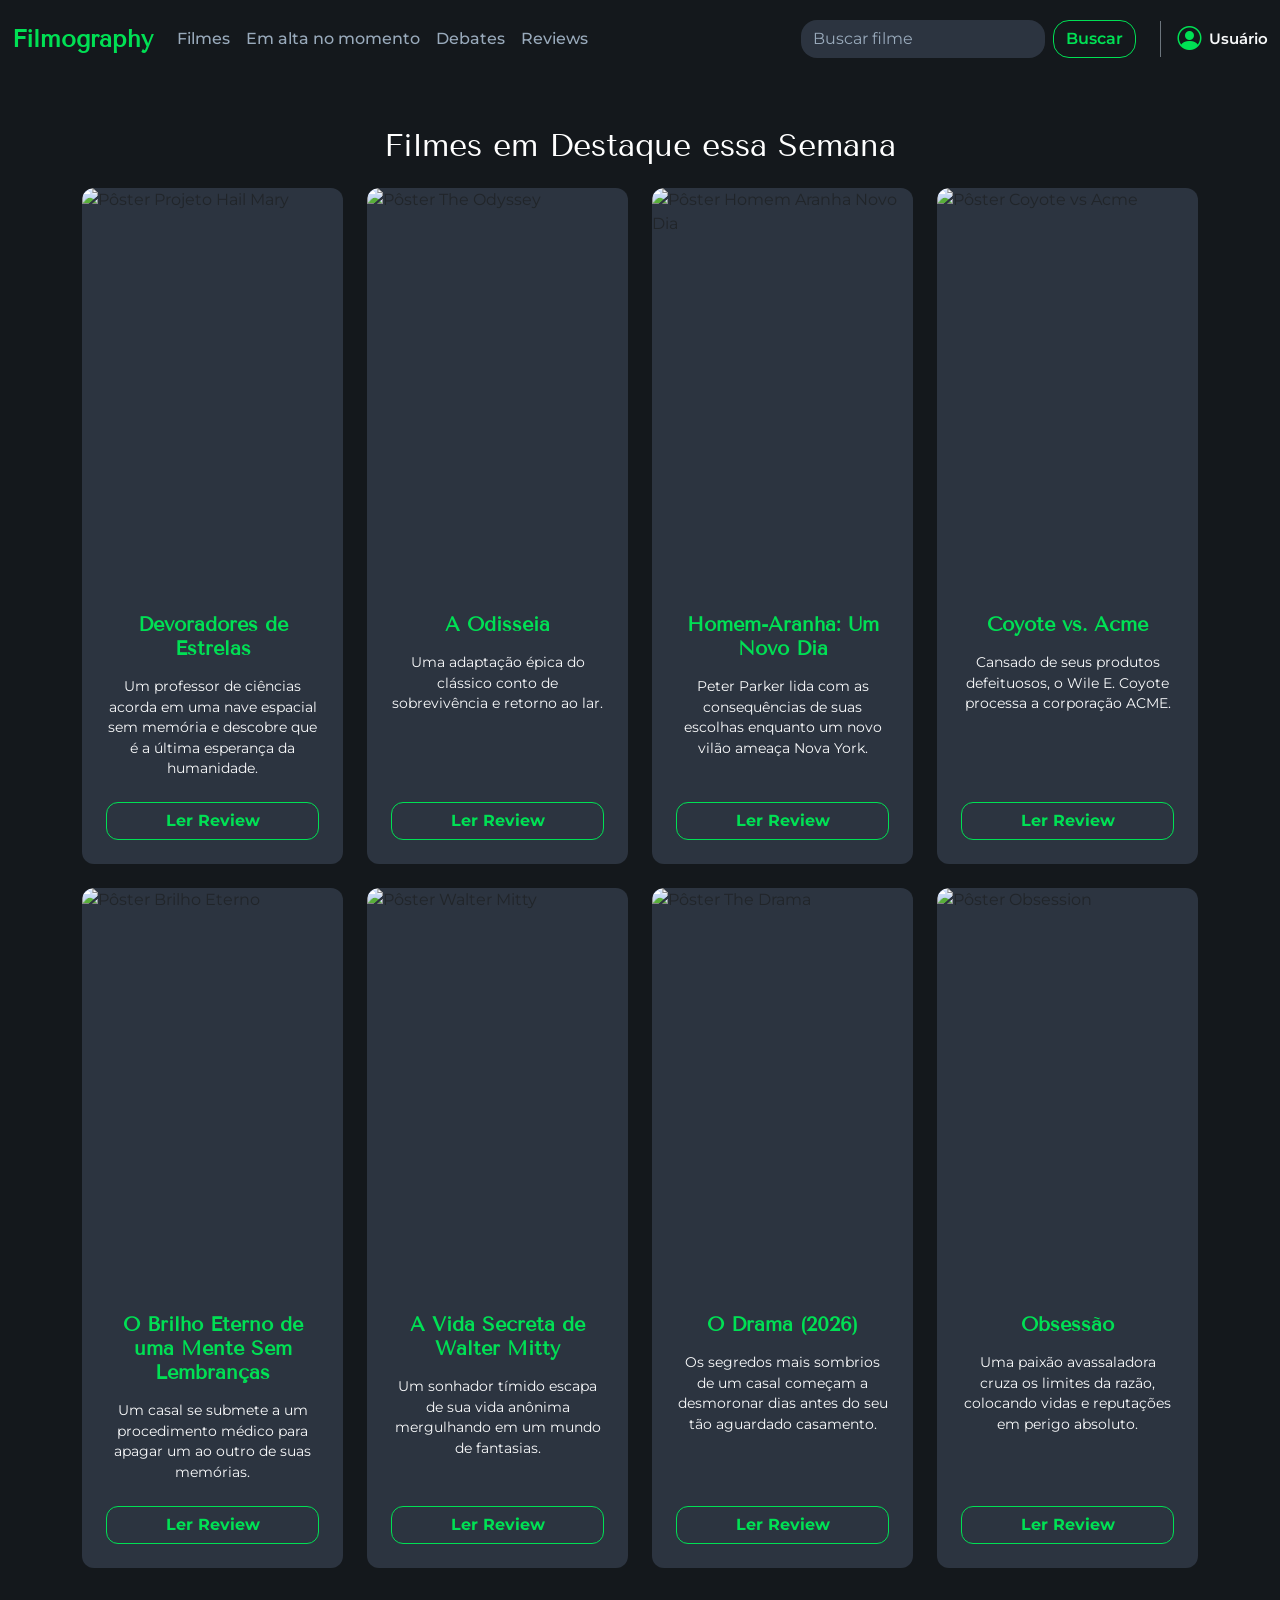
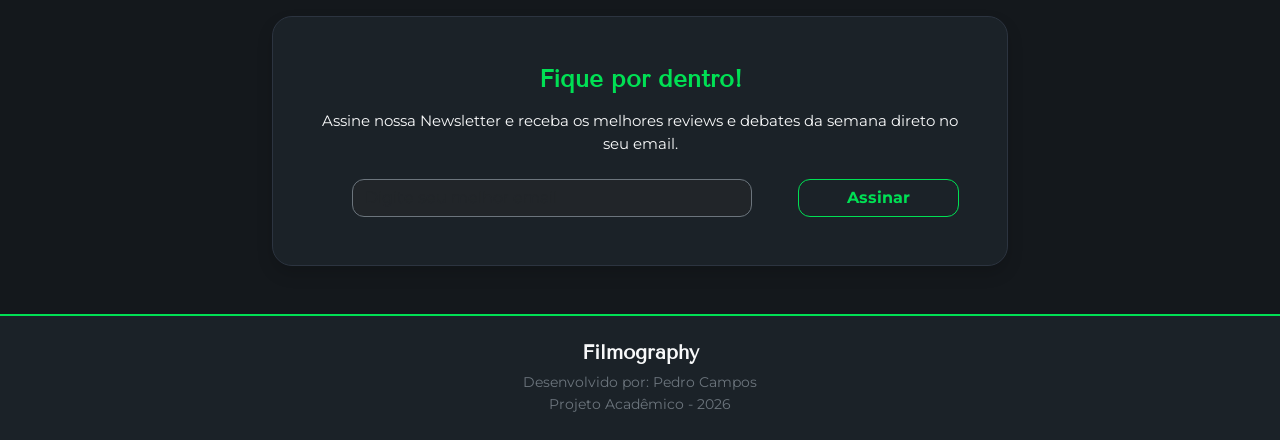
==== index.html @ 6e4b9332 "Todas as paginas criadas" ====
<!doctype html>
<html lang="pt-br">
  <head>
    <meta charset="utf-8">
    <meta name="viewport" content="width=device-width, initial-scale=1">
    <title>Filmography</title>
    <link href="https://cdn.jsdelivr.net/npm/bootstrap@5.3.8/dist/css/bootstrap.min.css" rel="stylesheet" integrity="sha384-sRIl4kxILFvY47J16cr9ZwB07vP4J8+LH7qKQnuqkuIAvNWLzeN8tE5YBujZqJLB" crossorigin="anonymous">
    <!-- Adicionado o link dos Ícones para o perfil funcionar -->
    <link rel="stylesheet" href="https://cdn.jsdelivr.net/npm/bootstrap-icons@1.11.3/font/bootstrap-icons.min.css">
    <link href="style.css" rel="stylesheet">
    <link rel="preconnect" href="https://fonts.googleapis.com">
    <link rel="preconnect" href="https://fonts.gstatic.com" crossorigin>
    <link href="https://fonts.googleapis.com/css2?family=Montserrat:wght@400;500;600;700&family=Tenor+Sans&display=swap" rel="stylesheet">
  </head>
  <body>

    <!-- MENU NAVBAR -->
    <nav class="navbar navbar-expand-lg navbar-filmo" data-bs-theme="dark">
      <div class="container-fluid">
        <!-- MARCA DA NAVBAR AGORA FICA VERDE NA PÁGINA PRINCIPAL -->
        <a class="navbar-brand" href="index.html" style="color: var(--filmo-accent) !important;">Filmography</a>
        <button class="navbar-toggler" type="button" data-bs-toggle="collapse" data-bs-target="#navbarSupportedContent" aria-controls="navbarSupportedContent" aria-expanded="false" aria-label="Toggle navigation">
          <span class="navbar-toggler-icon"></span>
        </button>
        <div class="collapse navbar-collapse" id="navbarSupportedContent">
          <ul class="navbar-nav me-auto mb-2 mb-lg-0">
            <li class="nav-item"><a class="nav-link" href="filmes.html">Filmes</a></li>
            <li class="nav-item"><a class="nav-link" href="filmesH.html">Em alta no momento</a></li>
            <li class="nav-item"><a class="nav-link" href="debates.html">Debates</a></li>
            <li class="nav-item"><a class="nav-link" href="reviews.html">Reviews</a></li>
          </ul>
          <form class="d-flex me-3" role="search" id="searchForm">
            <input class="form-control me-2 rounded-3" type="search" placeholder="Buscar filme" aria-label="Search" id="searchInput"/>
            <button class="btn btn-filmo rounded-3" type="submit">Buscar</button>
          </form>
          <!-- Adicionado o Ícone e o Span com o ID que vai receber o nome -->
          <div class="d-flex align-items-center text-light border-start border-secondary ps-3 ms-2">
            <i class="bi bi-person-circle fs-4 me-2" style="color: var(--filmo-accent);"></i>
            <span class="fw-semibold" style="font-size: 0.95rem;" id="nomeUsuarioNavbar">Usuário</span>
          </div>
        </div>
      </div>
    </nav>

    <!-- CONTAINER PRINCIPAL (Agora ocupando a largura total centralizada) -->
    <div class="container my-5">
      <center><h2 class="text-white mb-4">Filmes em Destaque essa Semana</h2></center>
      
      <!-- GRID DE FILMES (4 cards por linha em telas grandes) -->
      <div class="row row-cols-1 row-cols-md-2 row-cols-lg-4 g-4 mb-5">
        
        <!-- 1. Devoradores de Estrelas -->
        <div class="col">
          <div class="card h-100 border-0" style="background-color: #2c3440; border-radius: 12px; overflow: hidden;">
            <img src="https://br.web.img2.acsta.net/r_1920_1080/img/00/51/0051bc7965f851f46f856d4119741487.jpg" class="card-img-top" alt="Pôster Projeto Hail Mary" style="height: 400px; object-fit: cover;">
            <div class="card-body text-center p-4 d-flex flex-column">
              <h5 class="card-title fw-bold mb-3" style="color: var(--filmo-accent);">Devoradores de Estrelas</h5>
              <p class="card-text text-light mb-4" style="font-size: 0.85rem; line-height: 1.5;">
                Um professor de ciências acorda em uma nave espacial sem memória e descobre que é a última esperança da humanidade.
              </p>
              <a href="reviews.html" class="btn btn-filmo mt-auto fw-bold">Ler Review</a>
            </div>
          </div>
        </div>

        <!-- 2. A Odisseia -->
        <div class="col">
          <div class="card h-100 border-0" style="background-color: #2c3440; border-radius: 12px; overflow: hidden;">
            <img src="https://images-wixmp-ed30a86b8c4ca887773594c2.wixmp.com/f/7229d393-c3b8-4703-a41e-e876546d2612/dlzk9fs-10ba7da0-400c-486c-afa1-407e9a2d8227.jpg/v1/fit/w_828,h_1036,q_70,strp/the_odyssey_official_poster_by_kingtchalla_dynasty_dlzk9fs-414w-2x.jpg?token=eyJ0eXAiOiJKV1QiLCJhbGciOiJIUzI1NiJ9.[base64].YifTFCpWI9hs4Rvi8EX7ddEJceVZm1m6mbOeN5fiouk" class="card-img-top" alt="Pôster The Odyssey" style="height: 400px; object-fit: cover;">
            <div class="card-body text-center p-4 d-flex flex-column">
              <h5 class="card-title fw-bold mb-3" style="color: var(--filmo-accent);">A Odisseia</h5>
              <p class="card-text text-light mb-4" style="font-size: 0.85rem; line-height: 1.5;">
                Uma adaptação épica do clássico conto de sobrevivência e retorno ao lar.
              </p>
              <a href="reviews.html" class="btn btn-filmo mt-auto fw-bold">Ler Review</a>
            </div>
          </div>
        </div>
        
        <!-- 3. Homem-Aranha: Um Novo Dia -->
        <div class="col">
          <div class="card h-100 border-0" style="background-color: #2c3440; border-radius: 12px; overflow: hidden;">
            <img src="https://ingresso-a.akamaihd.net/b2b/production/uploads/articles-content/c0a47a68-1120-4607-a90f-4d3f2a126d78.jpg" class="card-img-top" alt="Pôster Homem Aranha Novo Dia" style="height: 400px; object-fit: cover;">
            <div class="card-body text-center p-4 d-flex flex-column">
              <h5 class="card-title fw-bold mb-3" style="color: var(--filmo-accent);">Homem-Aranha: Um Novo Dia</h5>
              <p class="card-text text-light mb-4" style="font-size: 0.85rem; line-height: 1.5;">
                Peter Parker lida com as consequências de suas escolhas enquanto um novo vilão ameaça Nova York.
              </p>
              <a href="reviews.html" class="btn btn-filmo mt-auto fw-bold">Ler Review</a>
            </div>
          </div>
        </div>

        <!-- 4. Coyote vs Acme -->
        <div class="col">
          <div class="card h-100 border-0" style="background-color: #2c3440; border-radius: 12px; overflow: hidden;">
            <img src="https://preview.redd.it/new-poster-for-coyote-vs-acme-v0-vrkdcgl5qjih1.jpeg?width=1080&crop=smart&auto=webp&s=8183d9e74efd70730133ba0af5a06a39e2c7691f" class="card-img-top" alt="Pôster Coyote vs Acme" style="height: 400px; object-fit: cover;">
            <div class="card-body text-center p-4 d-flex flex-column">
              <h5 class="card-title fw-bold mb-3" style="color: var(--filmo-accent);">Coyote vs. Acme</h5>
              <p class="card-text text-light mb-4" style="font-size: 0.85rem; line-height: 1.5;">
                Cansado de seus produtos defeituosos, o Wile E. Coyote processa a corporação ACME.
              </p>
              <a href="reviews.html" class="btn btn-filmo mt-auto fw-bold">Ler Review</a>
            </div>
          </div>
        </div>

        <!-- 5. Brilho Eterno -->
        <div class="col">
          <div class="card h-100 border-0" style="background-color: #2c3440; border-radius: 12px; overflow: hidden;">
            <img src="https://br.web.img3.acsta.net/r_1920_1080/img/88/89/8889818fc690422fb3785b025fe5d399.jpg" class="card-img-top" alt="Pôster Brilho Eterno" style="height: 400px; object-fit: cover;">
            <div class="card-body text-center p-4 d-flex flex-column">
              <h5 class="card-title fw-bold mb-3" style="color: var(--filmo-accent);">O Brilho Eterno de uma Mente Sem Lembranças</h5>
              <p class="card-text text-light mb-4" style="font-size: 0.85rem; line-height: 1.5;">
                Um casal se submete a um procedimento médico para apagar um ao outro de suas memórias.
              </p>
              <a href="reviews.html" class="btn btn-filmo mt-auto fw-bold">Ler Review</a>
            </div>
          </div>
        </div>

        <!-- 6. Walter Mitty -->
        <div class="col">
          <div class="card h-100 border-0" style="background-color: #2c3440; border-radius: 12px; overflow: hidden;">
            <img src="https://br.web.img2.acsta.net/r_1920_1080/pictures/210/513/21051366_20131021213607144.jpg" class="card-img-top" alt="Pôster Walter Mitty" style="height: 400px; object-fit: cover;">
            <div class="card-body text-center p-4 d-flex flex-column">
              <h5 class="card-title fw-bold mb-3" style="color: var(--filmo-accent);">A Vida Secreta de Walter Mitty</h5>
              <p class="card-text text-light mb-4" style="font-size: 0.85rem; line-height: 1.5;">
                Um sonhador tímido escapa de sua vida anônima mergulhando em um mundo de fantasias.
              </p>
              <a href="reviews.html" class="btn btn-filmo mt-auto fw-bold">Ler Review</a>
            </div>
          </div>
        </div>


        <!-- 10. The Drama (2026) -->
        <div class="col">
          <div class="card h-100 border-0" style="background-color: #2c3440; border-radius: 12px; overflow: hidden;">
            <img src="https://media.themoviedb.org/t/p/w220_and_h330_face/dhZ9tPAXLvHINY8Zz7Ux3xbjNFA.jpg" class="card-img-top" alt="Pôster The Drama" style="height: 400px; object-fit: cover;">
            <div class="card-body text-center p-4 d-flex flex-column">
              <h5 class="card-title fw-bold mb-3" style="color: var(--filmo-accent);">O Drama (2026)</h5>
              <p class="card-text text-light mb-4" style="font-size: 0.85rem; line-height: 1.5;">
                Os segredos mais sombrios de um casal começam a desmoronar dias antes do seu tão aguardado casamento.
              </p>
              <a href="reviews.html" class="btn btn-filmo mt-auto fw-bold">Ler Review</a>
            </div>
          </div>
        </div>

        <!-- 11. Obsession -->
        <div class="col">
          <div class="card h-100 border-0" style="background-color: #2c3440; border-radius: 12px; overflow: hidden;">
            <img src="https://i.pinimg.com/736x/25/0c/1e/250c1ea288e69805cfc401a9bbf2c009.jpg" class="card-img-top" alt="Pôster Obsession" style="height: 400px; object-fit: cover;">
            <div class="card-body text-center p-4 d-flex flex-column">
              <h5 class="card-title fw-bold mb-3" style="color: var(--filmo-accent);">Obsessão</h5>
              <p class="card-text text-light mb-4" style="font-size: 0.85rem; line-height: 1.5;">
                Uma paixão avassaladora cruza os limites da razão, colocando vidas e reputações em perigo absoluto.
              </p>
              <a href="reviews.html" class="btn btn-filmo mt-auto fw-bold">Ler Review</a>
            </div>
          </div>
        </div>

      </div> <!-- Fim da Row de Filmes -->

      <!-- NOVA SEÇÃO DA NEWSLETTER (Horizontal e Bonita) -->
      <div class="row justify-content-center">
        <div class="col-lg-8">
          <div class="p-4 p-md-5 rounded-4 shadow text-center" style="background-color: #1b2228; border: 1px solid #2c3440;">
            <h4 class="fw-bold text-white mb-3" style="color: var(--filmo-accent) !important;">Fique por dentro!</h4>
            <p class="text-light mb-4" style="font-size: 0.95rem;">Assine nossa Newsletter e receba os melhores reviews e debates da semana direto no seu email.</p>
            <form class="d-flex flex-column flex-md-row gap-3 justify-content-center">
              <input type="email" class="form-control border-secondary bg-dark text-white" placeholder="Digite seu melhor email" style="max-width: 400px; margin: 0 auto;">
              <button class="btn btn-filmo fw-bold px-5">Assinar</button>
            </form>
          </div>
        </div>
      </div>

    </div> <!-- Fim do Container -->

    <!-- RODAPÉ -->
    <footer class="text-center py-4 mt-5 shadow-sm" style="background-color: #1b2228; border-top: 2px solid var(--filmo-accent);">
      <div class="container">
        <h5 class="text-light mb-2 fw-bold" style="font-family: 'Tenor Sans', sans-serif;">Filmography</h5>
        <p class="text-secondary mb-0" style="font-size: 0.9rem;">
          Desenvolvido por: Pedro Campos<br>
          Projeto Acadêmico - 2026
        </p>
      </div>
    </footer>

    <script src="https://cdn.jsdelivr.net/npm/bootstrap@5.3.8/dist/js/bootstrap.bundle.min.js" integrity="sha384-FKyoEForCGlyvwx9Hj09JcYn3nv7wiPVlz7YYwJrWVcXK/BmnVDxM+D2scQbITxI" crossorigin="anonymous"></script>

    <!-- Adicionado o script que puxa o nome do login -->
    <script>
      const nomeSalvo = localStorage.getItem("usuarioLogado");
      const elementoNavbar = document.getElementById("nomeUsuarioNavbar");
      
      if (nomeSalvo && elementoNavbar) {
        elementoNavbar.textContent = nomeSalvo;
      }
    </script>
  </body>
</html>
---- style.css ----
/* custom.css - Personalizações do Bootstrap para o site Filmography */

:root {
  --bs-border-radius: 0.75rem;
  --bs-border-radius-sm: 0.5rem;
  --bs-border-radius-lg: 1rem;
  --bs-border-radius-xl: 1.25rem;
  --bs-border-radius-xxl: 1.5rem;
  --bs-border-radius-pill: 50rem;

  /* Paleta inspirada no Letterboxd */
  --filmo-bg-dark: #14181c;
  --filmo-accent: #00e054;
  --filmo-accent-hover: #00c94a;
}

/* === FONTES E FUNDO GERAL === */
body {
  font-family: 'Montserrat', sans-serif;
  background-color: var(--filmo-bg-dark);
}

h1, h2, h3, h4, h5, h6, .navbar-brand {
  font-family: 'Tenor Sans', sans-serif;
}

/* === NAVBAR (MENU) === */
.navbar-filmo {
  background-color: var(--filmo-bg-dark);
  padding-top: 1rem;
  padding-bottom: 1rem;
}

.navbar-filmo .navbar-brand {
  color: #ffffff;
  font-weight: 700;
  font-size: 1.5rem;
}

.navbar-filmo .nav-link {
  color: #9ab;
  font-weight: 500;
}

.navbar-filmo .nav-link:hover,
.navbar-filmo .nav-link.active {
  color: var(--filmo-accent);
}

.navbar-filmo .form-control {
  background-color: #2c3440;
  border: none;
  color: #fff;
}

.navbar-filmo .form-control::placeholder {
  color: #9ab;
}

/* === BOTÕES GLOBAIS (Agora funcionam em qualquer lugar do site!) === */
.btn-filmo {
  background-color: transparent;
  color: var(--filmo-accent);
  border: 1px solid var(--filmo-accent);
  font-weight: 600;
  transition: all 0.3s ease;
}

/* Efeito ao passar o mouse e ao clicar (Fica com fundo verde e letra escura) */
.btn-filmo:hover,
.btn-filmo:active {
  background-color: var(--filmo-accent) !important;
  color: var(--filmo-bg-dark) !important;
  border-color: var(--filmo-accent) !important;
}

/* === CHECKBOX DE GÊNEROS === */
.btn-check:checked + .btn-outline-secondary {
  background-color: var(--filmo-accent);
  border-color: var(--filmo-accent);
  color: var(--filmo-bg-dark) !important; 
  font-weight: 600;
}
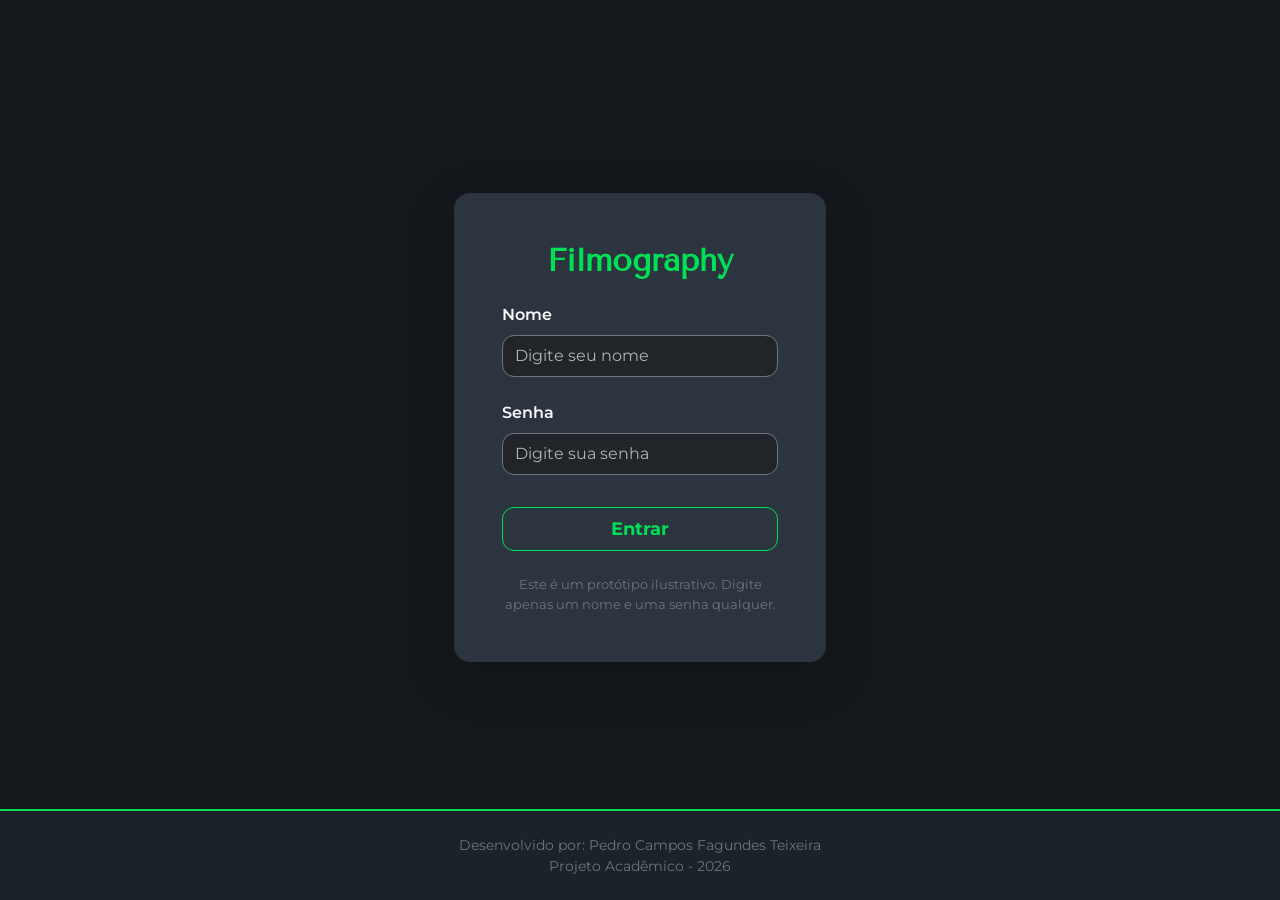
==== commit 269dfa38: "Resolvido o bug onde a pagina de inicio não era a de login" ====
--- a/index.html
+++ b/index.html
@@ -11,6 +11,13 @@
     <link rel="preconnect" href="https://fonts.googleapis.com">
     <link rel="preconnect" href="https://fonts.gstatic.com" crossorigin>
     <link href="https://fonts.googleapis.com/css2?family=Montserrat:wght@400;500;600;700&family=Tenor+Sans&display=swap" rel="stylesheet">
+    
+    <!-- TRAVA DE SEGURANÇA: Manda pro login se não tiver conta salva -->
+    <script>
+      if (!localStorage.getItem("usuarioLogado")) {
+        window.location.href = "login.html";
+      }
+    </script>
   </head>
   <body>
 
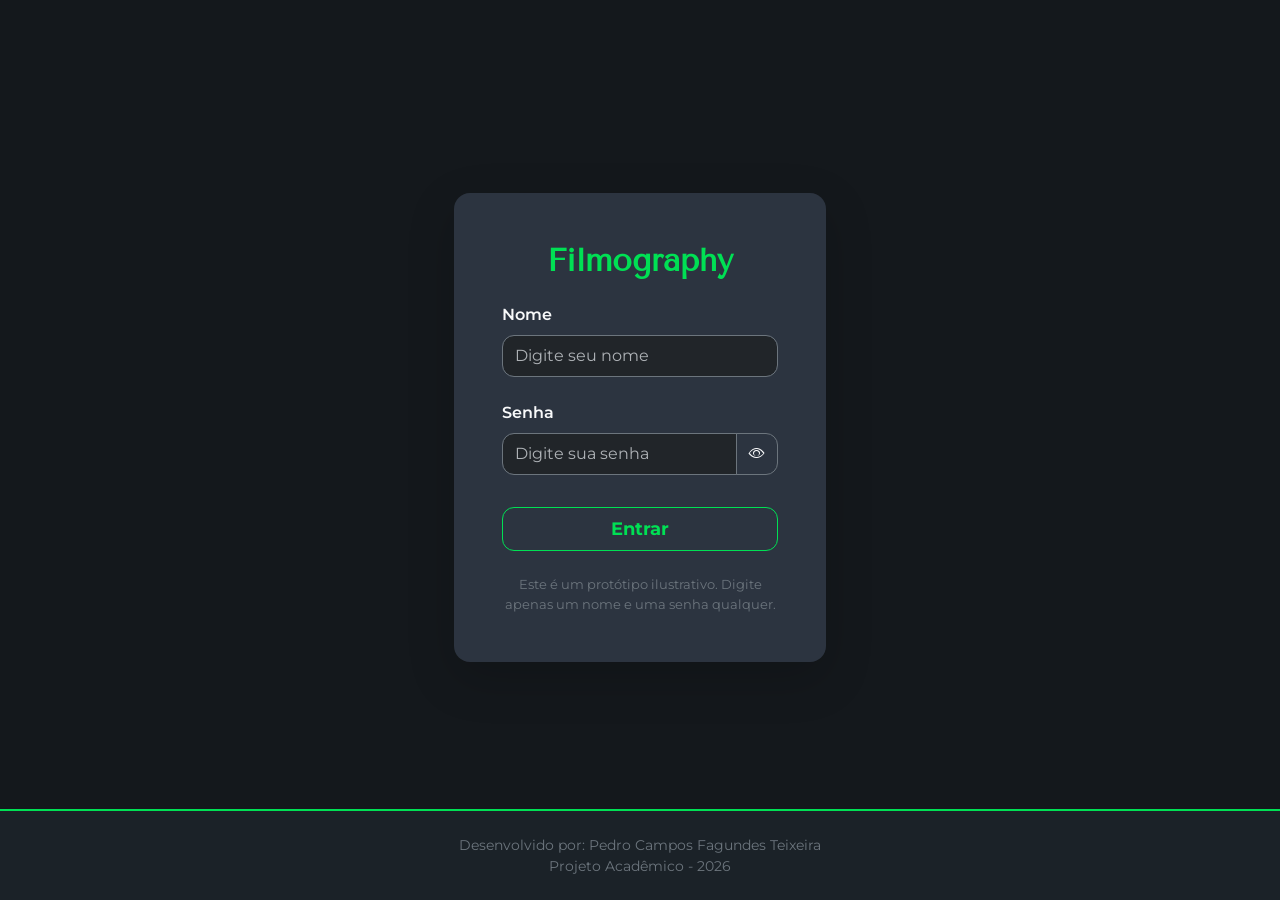
==== commit a7e9484f: "Agora é possivel mostrar a senha e ocultar novamente" ====
--- a/index.html
+++ b/index.html
@@ -3,211 +3,155 @@
   <head>
     <meta charset="utf-8">
     <meta name="viewport" content="width=device-width, initial-scale=1">
-    <title>Filmography</title>
+    <title>Filmography - Login</title>
     <link href="https://cdn.jsdelivr.net/npm/bootstrap@5.3.8/dist/css/bootstrap.min.css" rel="stylesheet" integrity="sha384-sRIl4kxILFvY47J16cr9ZwB07vP4J8+LH7qKQnuqkuIAvNWLzeN8tE5YBujZqJLB" crossorigin="anonymous">
-    <!-- Adicionado o link dos Ícones para o perfil funcionar -->
+    <!-- Bootstrap Icons para o ícone do olhinho -->
     <link rel="stylesheet" href="https://cdn.jsdelivr.net/npm/bootstrap-icons@1.11.3/font/bootstrap-icons.min.css">
     <link href="style.css" rel="stylesheet">
     <link rel="preconnect" href="https://fonts.googleapis.com">
     <link rel="preconnect" href="https://fonts.gstatic.com" crossorigin>
     <link href="https://fonts.googleapis.com/css2?family=Montserrat:wght@400;500;600;700&family=Tenor+Sans&display=swap" rel="stylesheet">
-    
-    <!-- TRAVA DE SEGURANÇA: Manda pro login se não tiver conta salva -->
-    <script>
-      if (!localStorage.getItem("usuarioLogado")) {
-        window.location.href = "login.html";
-      }
-    </script>
   </head>
-  <body>
+  
+  <body data-bs-theme="dark" class="d-flex flex-column" style="min-height: 100vh;">
 
-    <!-- MENU NAVBAR -->
-    <nav class="navbar navbar-expand-lg navbar-filmo" data-bs-theme="dark">
-      <div class="container-fluid">
-        <!-- MARCA DA NAVBAR AGORA FICA VERDE NA PÁGINA PRINCIPAL -->
-        <a class="navbar-brand" href="index.html" style="color: var(--filmo-accent) !important;">Filmography</a>
-        <button class="navbar-toggler" type="button" data-bs-toggle="collapse" data-bs-target="#navbarSupportedContent" aria-controls="navbarSupportedContent" aria-expanded="false" aria-label="Toggle navigation">
-          <span class="navbar-toggler-icon"></span>
-        </button>
-        <div class="collapse navbar-collapse" id="navbarSupportedContent">
-          <ul class="navbar-nav me-auto mb-2 mb-lg-0">
-            <li class="nav-item"><a class="nav-link" href="filmes.html">Filmes</a></li>
-            <li class="nav-item"><a class="nav-link" href="filmesH.html">Em alta no momento</a></li>
-            <li class="nav-item"><a class="nav-link" href="debates.html">Debates</a></li>
-            <li class="nav-item"><a class="nav-link" href="reviews.html">Reviews</a></li>
-          </ul>
-          <form class="d-flex me-3" role="search" id="searchForm">
-            <input class="form-control me-2 rounded-3" type="search" placeholder="Buscar filme" aria-label="Search" id="searchInput"/>
-            <button class="btn btn-filmo rounded-3" type="submit">Buscar</button>
-          </form>
-          <!-- Adicionado o Ícone e o Span com o ID que vai receber o nome -->
-          <div class="d-flex align-items-center text-light border-start border-secondary ps-3 ms-2">
-            <i class="bi bi-person-circle fs-4 me-2" style="color: var(--filmo-accent);"></i>
-            <span class="fw-semibold" style="font-size: 0.95rem;" id="nomeUsuarioNavbar">Usuário</span>
+    <div class="container d-flex justify-content-center align-items-center flex-grow-1" style="padding-top: 5vh;">
+      <div class="col-12 col-sm-8 col-md-6 col-lg-4">
+        
+        <div class="card shadow-lg border-0" style="background-color: #2c3440; border-radius: 16px;">
+          <div class="card-body p-5">
+            
+            <h2 class="card-title text-center mb-4 fw-bold" style="color: var(--filmo-accent);">Filmography</h2>
+
+            <form id="loginForm" novalidate>
+              <div class="mb-4">
+                <label for="nome" class="form-label text-light fw-semibold">Nome</label>
+                <input type="text" class="form-control bg-dark border-secondary text-white py-2" id="nome" placeholder="Digite seu nome" required>
+                <div class="invalid-feedback fw-semibold" id="nomeError"></div>
+              </div>
+
+              <!-- CAMPO DE SENHA COM O BOTÃO DO OLHINHO -->
+              <div class="mb-4">
+                <label for="senha" class="form-label text-light fw-semibold">Senha</label>
+                <div class="input-group">
+                  <input type="password" class="form-control bg-dark border-secondary text-white py-2" id="senha" placeholder="Digite sua senha" required>
+                  <button class="btn btn-outline-secondary border-secondary text-light" type="button" id="toggleSenha">
+                    <i class="bi bi-eye" id="iconeOlho"></i>
+                  </button>
+                </div>
+              </div>
+
+              <button type="submit" class="btn btn-filmo w-100 py-2 mt-2 fw-bold" style="font-size: 1.1rem;">Entrar</button>
+            </form>
+
+            <p class="text-center text-secondary mt-4 mb-0" style="font-size: 0.8rem;">
+              Este é um protótipo ilustrativo. Digite apenas um nome e uma senha qualquer.
+            </p>
           </div>
         </div>
       </div>
-    </nav>
+    </div>
 
-    <!-- CONTAINER PRINCIPAL (Agora ocupando a largura total centralizada) -->
-    <div class="container my-5">
-      <center><h2 class="text-white mb-4">Filmes em Destaque essa Semana</h2></center>
-      
-      <!-- GRID DE FILMES (4 cards por linha em telas grandes) -->
-      <div class="row row-cols-1 row-cols-md-2 row-cols-lg-4 g-4 mb-5">
-        
-        <!-- 1. Devoradores de Estrelas -->
-        <div class="col">
-          <div class="card h-100 border-0" style="background-color: #2c3440; border-radius: 12px; overflow: hidden;">
-            <img src="https://br.web.img2.acsta.net/r_1920_1080/img/00/51/0051bc7965f851f46f856d4119741487.jpg" class="card-img-top" alt="Pôster Projeto Hail Mary" style="height: 400px; object-fit: cover;">
-            <div class="card-body text-center p-4 d-flex flex-column">
-              <h5 class="card-title fw-bold mb-3" style="color: var(--filmo-accent);">Devoradores de Estrelas</h5>
-              <p class="card-text text-light mb-4" style="font-size: 0.85rem; line-height: 1.5;">
-                Um professor de ciências acorda em uma nave espacial sem memória e descobre que é a última esperança da humanidade.
-              </p>
-              <a href="reviews.html" class="btn btn-filmo mt-auto fw-bold">Ler Review</a>
-            </div>
-          </div>
-        </div>
-
-        <!-- 2. A Odisseia -->
-        <div class="col">
-          <div class="card h-100 border-0" style="background-color: #2c3440; border-radius: 12px; overflow: hidden;">
-            <img src="https://images-wixmp-ed30a86b8c4ca887773594c2.wixmp.com/f/7229d393-c3b8-4703-a41e-e876546d2612/dlzk9fs-10ba7da0-400c-486c-afa1-407e9a2d8227.jpg/v1/fit/w_828,h_1036,q_70,strp/the_odyssey_official_poster_by_kingtchalla_dynasty_dlzk9fs-414w-2x.jpg?token=eyJ0eXAiOiJKV1QiLCJhbGciOiJIUzI1NiJ9.[base64].YifTFCpWI9hs4Rvi8EX7ddEJceVZm1m6mbOeN5fiouk" class="card-img-top" alt="Pôster The Odyssey" style="height: 400px; object-fit: cover;">
-            <div class="card-body text-center p-4 d-flex flex-column">
-              <h5 class="card-title fw-bold mb-3" style="color: var(--filmo-accent);">A Odisseia</h5>
-              <p class="card-text text-light mb-4" style="font-size: 0.85rem; line-height: 1.5;">
-                Uma adaptação épica do clássico conto de sobrevivência e retorno ao lar.
-              </p>
-              <a href="reviews.html" class="btn btn-filmo mt-auto fw-bold">Ler Review</a>
-            </div>
-          </div>
-        </div>
-        
-        <!-- 3. Homem-Aranha: Um Novo Dia -->
-        <div class="col">
-          <div class="card h-100 border-0" style="background-color: #2c3440; border-radius: 12px; overflow: hidden;">
-            <img src="https://ingresso-a.akamaihd.net/b2b/production/uploads/articles-content/c0a47a68-1120-4607-a90f-4d3f2a126d78.jpg" class="card-img-top" alt="Pôster Homem Aranha Novo Dia" style="height: 400px; object-fit: cover;">
-            <div class="card-body text-center p-4 d-flex flex-column">
-              <h5 class="card-title fw-bold mb-3" style="color: var(--filmo-accent);">Homem-Aranha: Um Novo Dia</h5>
-              <p class="card-text text-light mb-4" style="font-size: 0.85rem; line-height: 1.5;">
-                Peter Parker lida com as consequências de suas escolhas enquanto um novo vilão ameaça Nova York.
-              </p>
-              <a href="reviews.html" class="btn btn-filmo mt-auto fw-bold">Ler Review</a>
-            </div>
-          </div>
-        </div>
-
-        <!-- 4. Coyote vs Acme -->
-        <div class="col">
-          <div class="card h-100 border-0" style="background-color: #2c3440; border-radius: 12px; overflow: hidden;">
-            <img src="https://preview.redd.it/new-poster-for-coyote-vs-acme-v0-vrkdcgl5qjih1.jpeg?width=1080&crop=smart&auto=webp&s=8183d9e74efd70730133ba0af5a06a39e2c7691f" class="card-img-top" alt="Pôster Coyote vs Acme" style="height: 400px; object-fit: cover;">
-            <div class="card-body text-center p-4 d-flex flex-column">
-              <h5 class="card-title fw-bold mb-3" style="color: var(--filmo-accent);">Coyote vs. Acme</h5>
-              <p class="card-text text-light mb-4" style="font-size: 0.85rem; line-height: 1.5;">
-                Cansado de seus produtos defeituosos, o Wile E. Coyote processa a corporação ACME.
-              </p>
-              <a href="reviews.html" class="btn btn-filmo mt-auto fw-bold">Ler Review</a>
-            </div>
-          </div>
-        </div>
-
-        <!-- 5. Brilho Eterno -->
-        <div class="col">
-          <div class="card h-100 border-0" style="background-color: #2c3440; border-radius: 12px; overflow: hidden;">
-            <img src="https://br.web.img3.acsta.net/r_1920_1080/img/88/89/8889818fc690422fb3785b025fe5d399.jpg" class="card-img-top" alt="Pôster Brilho Eterno" style="height: 400px; object-fit: cover;">
-            <div class="card-body text-center p-4 d-flex flex-column">
-              <h5 class="card-title fw-bold mb-3" style="color: var(--filmo-accent);">O Brilho Eterno de uma Mente Sem Lembranças</h5>
-              <p class="card-text text-light mb-4" style="font-size: 0.85rem; line-height: 1.5;">
-                Um casal se submete a um procedimento médico para apagar um ao outro de suas memórias.
-              </p>
-              <a href="reviews.html" class="btn btn-filmo mt-auto fw-bold">Ler Review</a>
-            </div>
-          </div>
-        </div>
-
-        <!-- 6. Walter Mitty -->
-        <div class="col">
-          <div class="card h-100 border-0" style="background-color: #2c3440; border-radius: 12px; overflow: hidden;">
-            <img src="https://br.web.img2.acsta.net/r_1920_1080/pictures/210/513/21051366_20131021213607144.jpg" class="card-img-top" alt="Pôster Walter Mitty" style="height: 400px; object-fit: cover;">
-            <div class="card-body text-center p-4 d-flex flex-column">
-              <h5 class="card-title fw-bold mb-3" style="color: var(--filmo-accent);">A Vida Secreta de Walter Mitty</h5>
-              <p class="card-text text-light mb-4" style="font-size: 0.85rem; line-height: 1.5;">
-                Um sonhador tímido escapa de sua vida anônima mergulhando em um mundo de fantasias.
-              </p>
-              <a href="reviews.html" class="btn btn-filmo mt-auto fw-bold">Ler Review</a>
-            </div>
-          </div>
-        </div>
-
-
-        <!-- 10. The Drama (2026) -->
-        <div class="col">
-          <div class="card h-100 border-0" style="background-color: #2c3440; border-radius: 12px; overflow: hidden;">
-            <img src="https://media.themoviedb.org/t/p/w220_and_h330_face/dhZ9tPAXLvHINY8Zz7Ux3xbjNFA.jpg" class="card-img-top" alt="Pôster The Drama" style="height: 400px; object-fit: cover;">
-            <div class="card-body text-center p-4 d-flex flex-column">
-              <h5 class="card-title fw-bold mb-3" style="color: var(--filmo-accent);">O Drama (2026)</h5>
-              <p class="card-text text-light mb-4" style="font-size: 0.85rem; line-height: 1.5;">
-                Os segredos mais sombrios de um casal começam a desmoronar dias antes do seu tão aguardado casamento.
-              </p>
-              <a href="reviews.html" class="btn btn-filmo mt-auto fw-bold">Ler Review</a>
-            </div>
-          </div>
-        </div>
-
-        <!-- 11. Obsession -->
-        <div class="col">
-          <div class="card h-100 border-0" style="background-color: #2c3440; border-radius: 12px; overflow: hidden;">
-            <img src="https://i.pinimg.com/736x/25/0c/1e/250c1ea288e69805cfc401a9bbf2c009.jpg" class="card-img-top" alt="Pôster Obsession" style="height: 400px; object-fit: cover;">
-            <div class="card-body text-center p-4 d-flex flex-column">
-              <h5 class="card-title fw-bold mb-3" style="color: var(--filmo-accent);">Obsessão</h5>
-              <p class="card-text text-light mb-4" style="font-size: 0.85rem; line-height: 1.5;">
-                Uma paixão avassaladora cruza os limites da razão, colocando vidas e reputações em perigo absoluto.
-              </p>
-              <a href="reviews.html" class="btn btn-filmo mt-auto fw-bold">Ler Review</a>
-            </div>
-          </div>
-        </div>
-
-      </div> <!-- Fim da Row de Filmes -->
-
-      <!-- NOVA SEÇÃO DA NEWSLETTER (Horizontal e Bonita) -->
-      <div class="row justify-content-center">
-        <div class="col-lg-8">
-          <div class="p-4 p-md-5 rounded-4 shadow text-center" style="background-color: #1b2228; border: 1px solid #2c3440;">
-            <h4 class="fw-bold text-white mb-3" style="color: var(--filmo-accent) !important;">Fique por dentro!</h4>
-            <p class="text-light mb-4" style="font-size: 0.95rem;">Assine nossa Newsletter e receba os melhores reviews e debates da semana direto no seu email.</p>
-            <form class="d-flex flex-column flex-md-row gap-3 justify-content-center">
-              <input type="email" class="form-control border-secondary bg-dark text-white" placeholder="Digite seu melhor email" style="max-width: 400px; margin: 0 auto;">
-              <button class="btn btn-filmo fw-bold px-5">Assinar</button>
-            </form>
-          </div>
-        </div>
-      </div>
-
-    </div> <!-- Fim do Container -->
-
-    <!-- RODAPÉ -->
-    <footer class="text-center py-4 mt-5 shadow-sm" style="background-color: #1b2228; border-top: 2px solid var(--filmo-accent);">
+    <footer class="text-center py-4 mt-auto shadow-sm" style="background-color: #1b2228; border-top: 2px solid var(--filmo-accent);">
       <div class="container">
-        <h5 class="text-light mb-2 fw-bold" style="font-family: 'Tenor Sans', sans-serif;">Filmography</h5>
-        <p class="text-secondary mb-0" style="font-size: 0.9rem;">
-          Desenvolvido por: Pedro Campos<br>
+        <p class="text-secondary mb-0" style="font-size: 0.85rem;">
+          Desenvolvido por: Pedro Campos Fagundes Teixeira<br>
           Projeto Acadêmico - 2026
         </p>
       </div>
     </footer>
 
+    <div class="modal fade" id="loginModal" tabindex="-1" aria-labelledby="loginModalLabel" aria-hidden="true" data-bs-backdrop="static">
+      <div class="modal-dialog modal-dialog-centered">
+        <div class="modal-content text-bg-dark border-secondary" style="border-radius: 12px;">
+          <div class="modal-header border-secondary">
+            <h5 class="modal-title fw-bold" id="loginModalLabel" style="color: var(--filmo-accent);">Login realizado</h5>
+          </div>
+          <div class="modal-body">
+            <p class="mb-0 fs-5" id="loginModalMensagem">Login realizado com sucesso!</p>
+          </div>
+          <div class="modal-footer border-secondary">
+            <button type="button" class="btn btn-filmo fw-bold px-4" id="loginModalOk">OK</button>
+          </div>
+        </div>
+      </div>
+    </div>
+
     <script src="https://cdn.jsdelivr.net/npm/bootstrap@5.3.8/dist/js/bootstrap.bundle.min.js" integrity="sha384-FKyoEForCGlyvwx9Hj09JcYn3nv7wiPVlz7YYwJrWVcXK/BmnVDxM+D2scQbITxI" crossorigin="anonymous"></script>
 
-    <!-- Adicionado o script que puxa o nome do login -->
     <script>
-      const nomeSalvo = localStorage.getItem("usuarioLogado");
-      const elementoNavbar = document.getElementById("nomeUsuarioNavbar");
-      
-      if (nomeSalvo && elementoNavbar) {
-        elementoNavbar.textContent = nomeSalvo;
+      // SCRIPT DO BOTÃO DO OLHINHO
+      const toggleSenha = document.getElementById("toggleSenha");
+      const inputSenha = document.getElementById("senha");
+      const iconeOlho = document.getElementById("iconeOlho");
+
+      toggleSenha.addEventListener("click", function () {
+        const tipo = inputSenha.getAttribute("type") === "password" ? "text" : "password";
+        inputSenha.setAttribute("type", tipo);
+        
+        // Alterna o ícone entre olho aberto e olho cortado
+        iconeOlho.classList.toggle("bi-eye");
+        iconeOlho.classList.toggle("bi-eye-slash");
+      });
+
+      const palavrasBanidas = [
+        "hitler",
+        "nazista",
+        "penis",
+        "vagina",
+        "buceta",
+        "porra",
+        "caralho",
+        "puta",
+        "viado",
+        "negro de merda"
+      ];
+
+      function normalizar(texto) {
+        return texto
+          .normalize("NFD")
+          .replace(/[\u0300-\u036f]/g, "")
+          .toLowerCase();
       }
+
+      const form = document.getElementById("loginForm");
+      const nomeInput = document.getElementById("nome");
+      const nomeError = document.getElementById("nomeError");
+
+      const loginModalEl = document.getElementById("loginModal");
+      const loginModal = new bootstrap.Modal(loginModalEl);
+      const loginModalMensagem = document.getElementById("loginModalMensagem");
+      const loginModalOk = document.getElementById("loginModalOk");
+
+      form.addEventListener("submit", function (e) {
+        e.preventDefault();
+
+        const nomeValor = normalizar(nomeInput.value.trim());
+        const contemPalavraBanida = palavrasBanidas.some(function (palavra) {
+          return nomeValor.includes(normalizar(palavra));
+        });
+
+        if (contemPalavraBanida) {
+          nomeInput.classList.add("is-invalid");
+          nomeError.textContent = "Esse nome contém uma palavra não permitida. Escolha outro.";
+        } else if (nomeValor === "") {
+          nomeInput.classList.add("is-invalid");
+          nomeError.textContent = "Digite um nome.";
+        } else {
+          nomeInput.classList.remove("is-invalid");
+          loginModalMensagem.textContent = "Login realizado com sucesso, " + nomeInput.value + "!";
+          loginModal.show();
+        }
+      });
+
+      loginModalOk.addEventListener("click", function () {
+        const nomeUsuario = nomeInput.value.trim();
+        if (nomeUsuario) {
+          localStorage.setItem("usuarioLogado", nomeUsuario);
+        }
+        window.location.href = "home.html";
+      });
     </script>
+
   </body>
 </html>
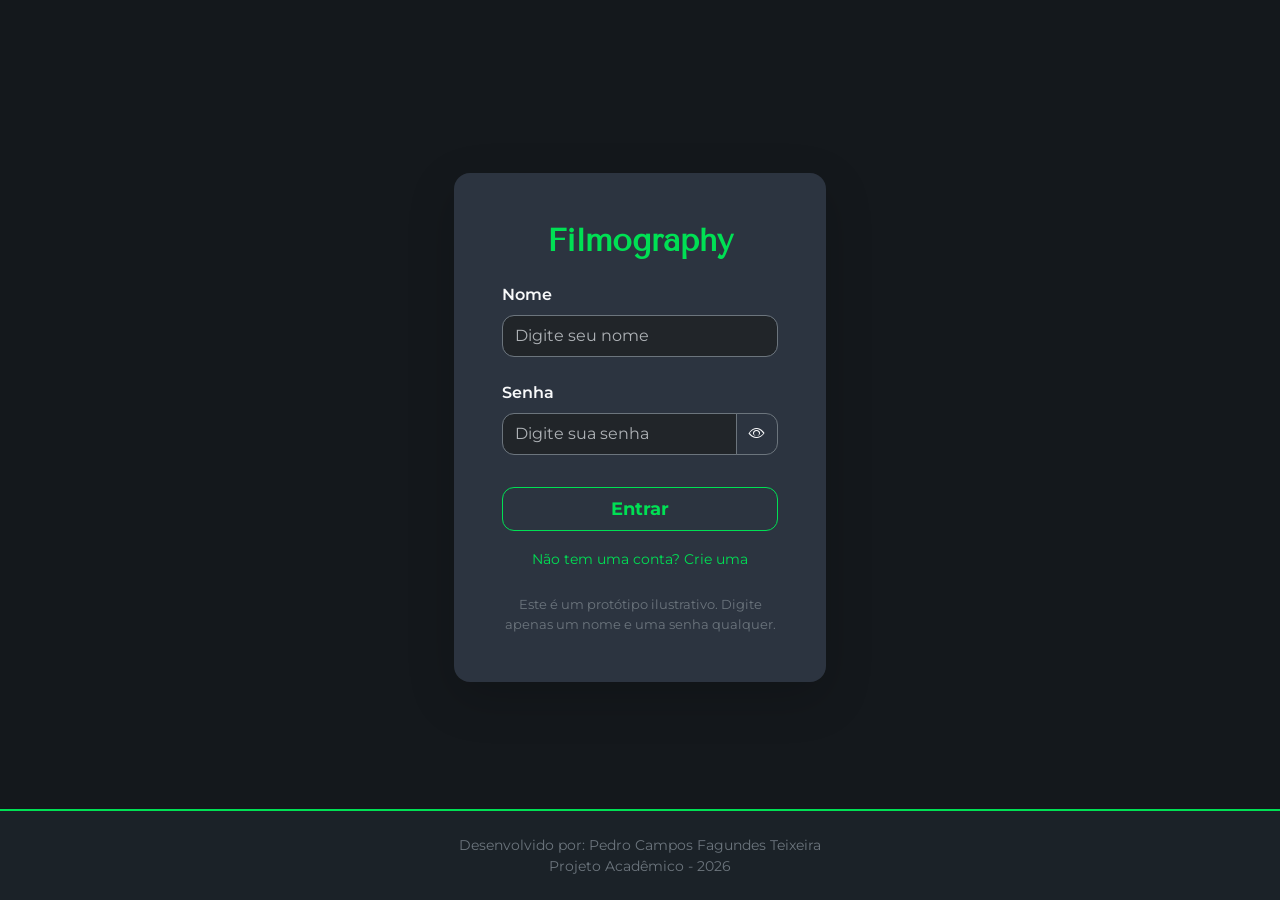
==== commit 03ad1f7a: "Adicionei um botão ilustrativo na pagina de login" ====
--- a/index.html
+++ b/index.html
@@ -5,7 +5,6 @@
     <meta name="viewport" content="width=device-width, initial-scale=1">
     <title>Filmography - Login</title>
     <link href="https://cdn.jsdelivr.net/npm/bootstrap@5.3.8/dist/css/bootstrap.min.css" rel="stylesheet" integrity="sha384-sRIl4kxILFvY47J16cr9ZwB07vP4J8+LH7qKQnuqkuIAvNWLzeN8tE5YBujZqJLB" crossorigin="anonymous">
-    <!-- Bootstrap Icons para o ícone do olhinho -->
     <link rel="stylesheet" href="https://cdn.jsdelivr.net/npm/bootstrap-icons@1.11.3/font/bootstrap-icons.min.css">
     <link href="style.css" rel="stylesheet">
     <link rel="preconnect" href="https://fonts.googleapis.com">
@@ -30,7 +29,6 @@
                 <div class="invalid-feedback fw-semibold" id="nomeError"></div>
               </div>
 
-              <!-- CAMPO DE SENHA COM O BOTÃO DO OLHINHO -->
               <div class="mb-4">
                 <label for="senha" class="form-label text-light fw-semibold">Senha</label>
                 <div class="input-group">
@@ -43,6 +41,11 @@
 
               <button type="submit" class="btn btn-filmo w-100 py-2 mt-2 fw-bold" style="font-size: 1.1rem;">Entrar</button>
             </form>
+
+            <!-- Link decorativo para "Criar Conta" -->
+            <div class="text-center mt-3">
+              <a href="#" id="linkCriarConta" class="text-decoration-none" style="color: var(--filmo-accent); font-size: 0.9rem;">Não tem uma conta? Crie uma</a>
+            </div>
 
             <p class="text-center text-secondary mt-4 mb-0" style="font-size: 0.8rem;">
               Este é um protótipo ilustrativo. Digite apenas um nome e uma senha qualquer.
@@ -80,7 +83,6 @@
     <script src="https://cdn.jsdelivr.net/npm/bootstrap@5.3.8/dist/js/bootstrap.bundle.min.js" integrity="sha384-FKyoEForCGlyvwx9Hj09JcYn3nv7wiPVlz7YYwJrWVcXK/BmnVDxM+D2scQbITxI" crossorigin="anonymous"></script>
 
     <script>
-      // SCRIPT DO BOTÃO DO OLHINHO
       const toggleSenha = document.getElementById("toggleSenha");
       const inputSenha = document.getElementById("senha");
       const iconeOlho = document.getElementById("iconeOlho");
@@ -89,9 +91,14 @@
         const tipo = inputSenha.getAttribute("type") === "password" ? "text" : "password";
         inputSenha.setAttribute("type", tipo);
         
-        // Alterna o ícone entre olho aberto e olho cortado
         iconeOlho.classList.toggle("bi-eye");
         iconeOlho.classList.toggle("bi-eye-slash");
+      });
+
+      // Ação do link "Criar conta" para não levar a lugar nenhum mas ficar funcional esteticamente
+      document.getElementById("linkCriarConta").addEventListener("click", function(e) {
+        e.preventDefault();
+        alert("O cadastro de novas contas está desativado nesta versão do protótipo acadêmico. Faça login com qualquer nome!");
       });
 
       const palavrasBanidas = [
